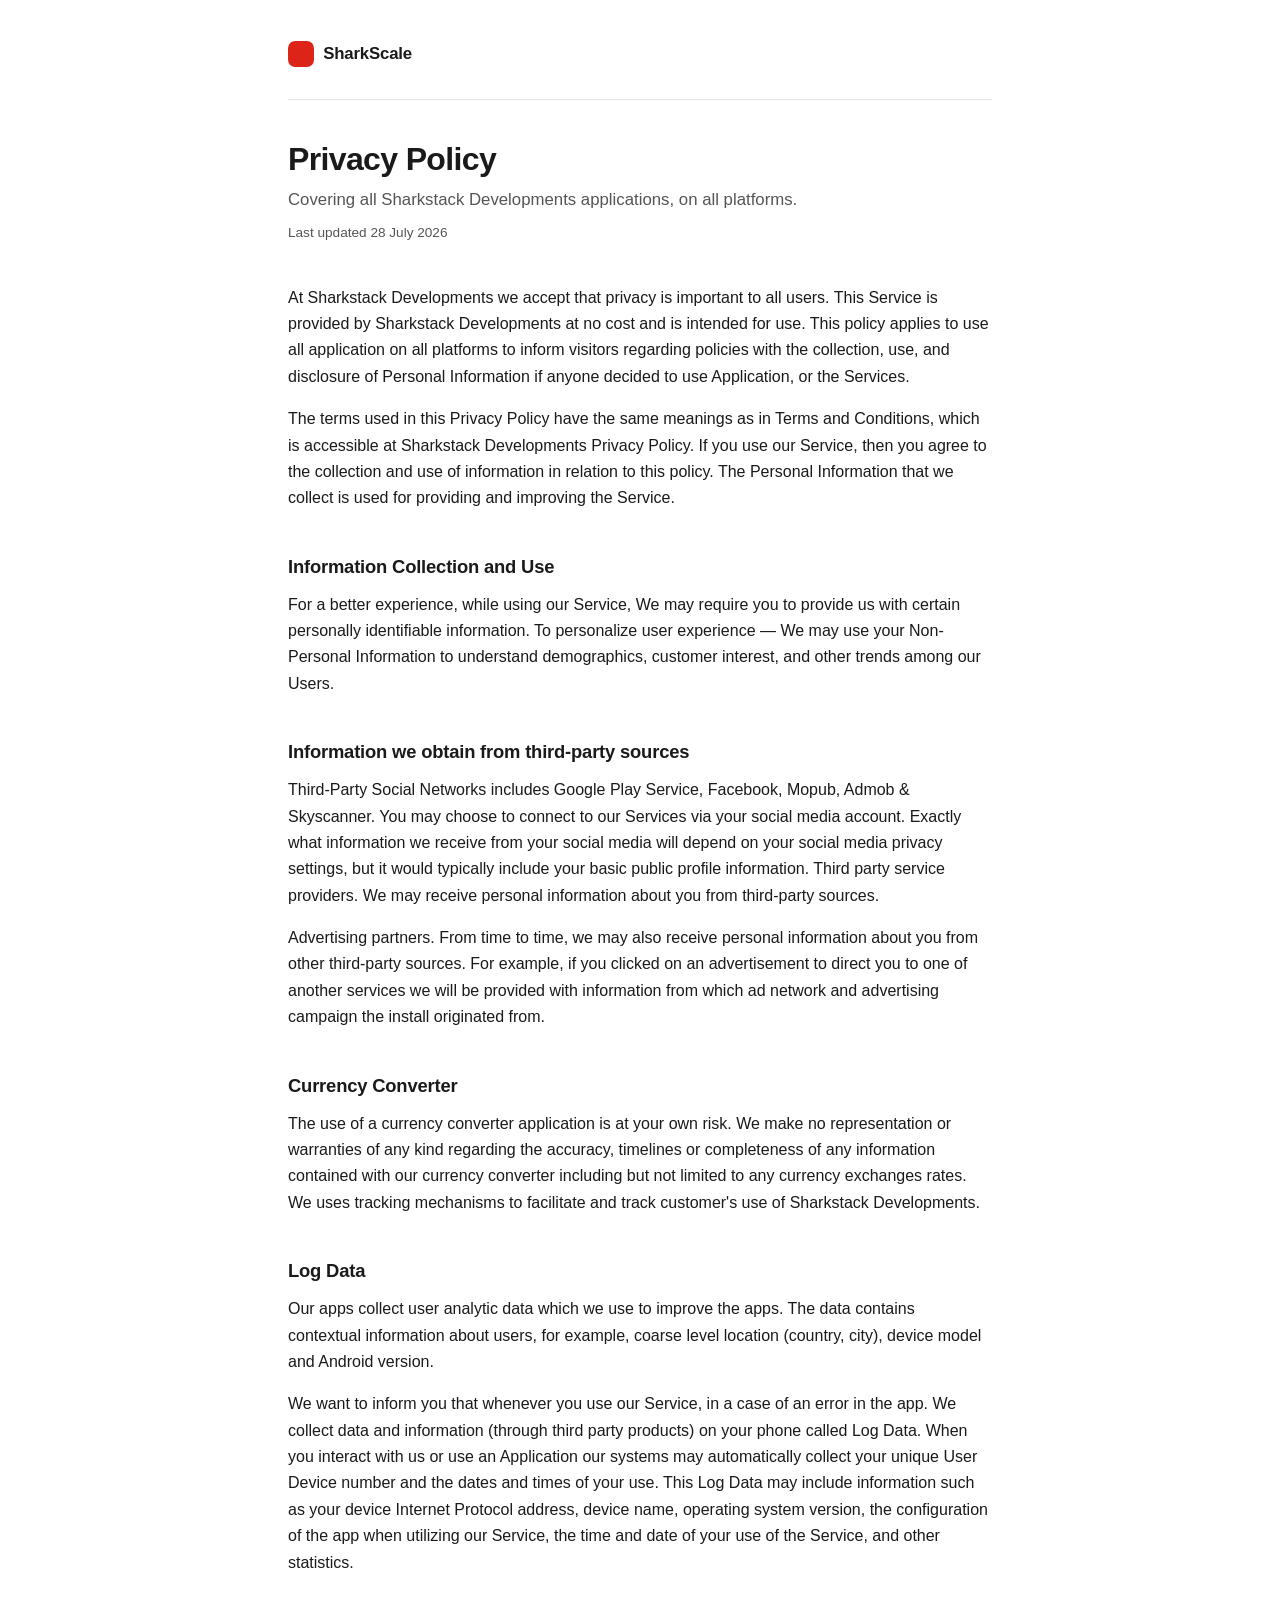
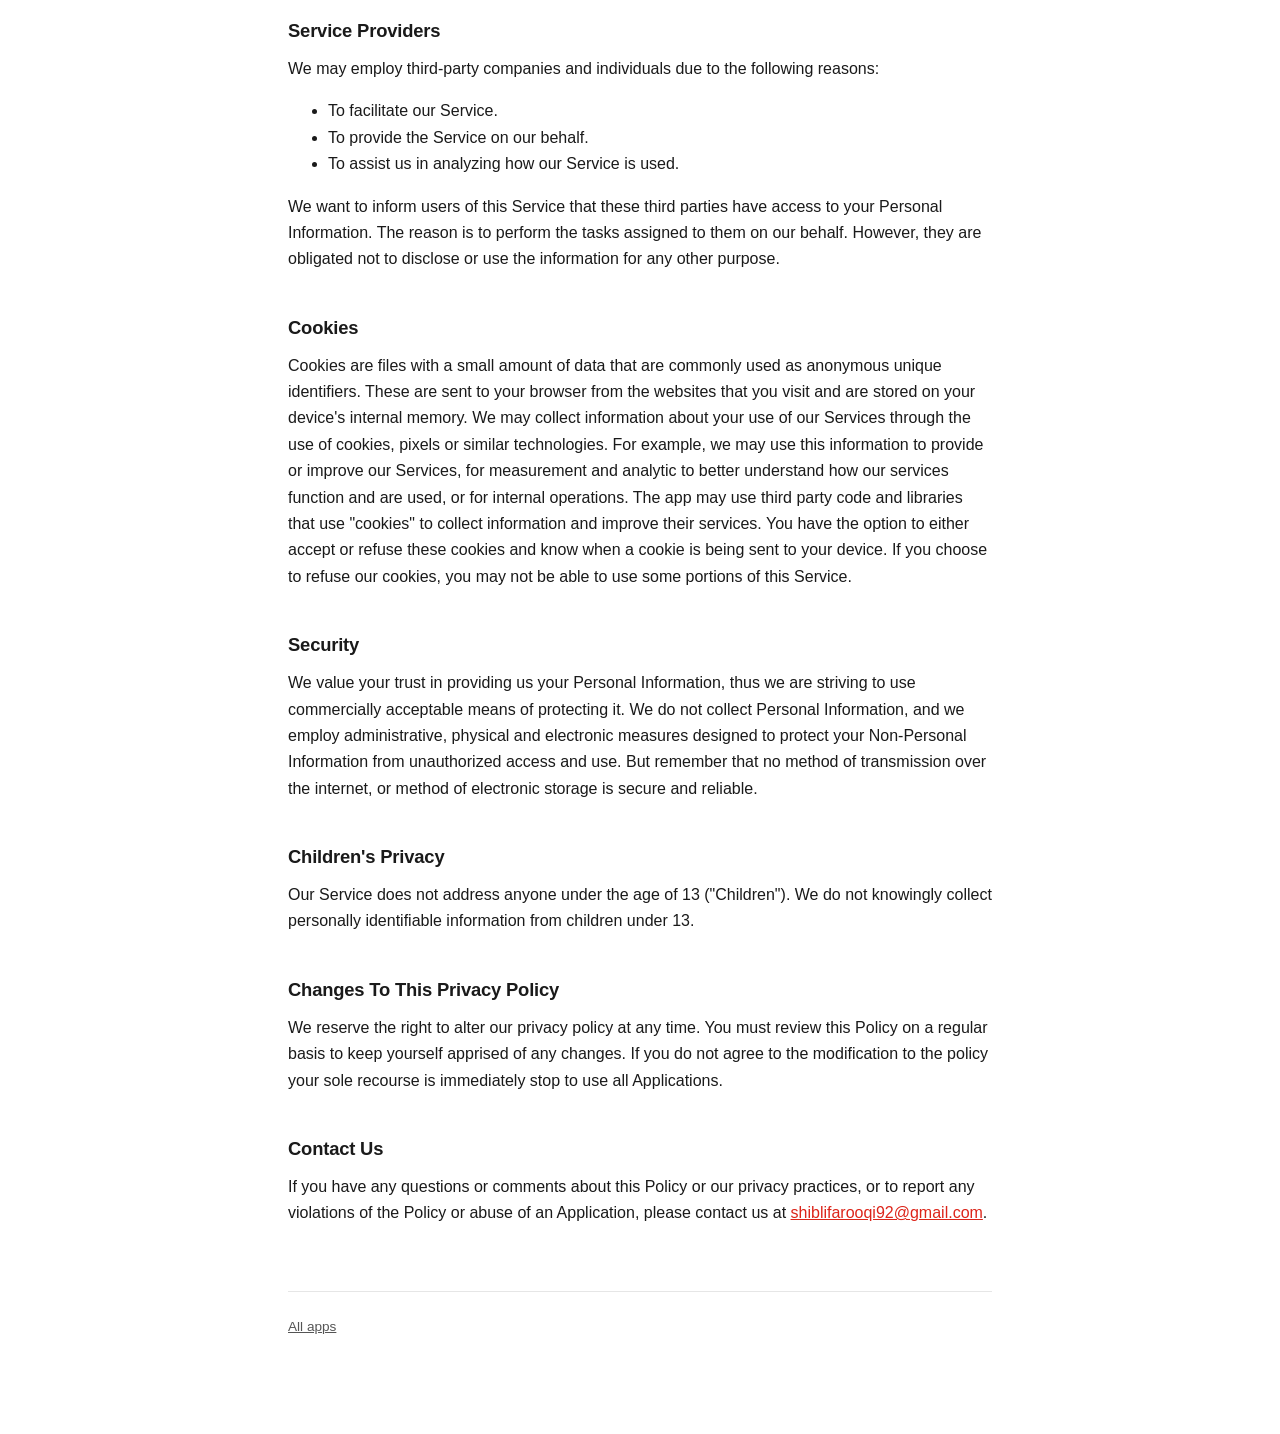
==== privacy/index.html @ 3f6c2e18 "Use the reviewed policy and subscription terms Replaces the placeholder wording drawn from the app's" ====
<!doctype html>
<html lang="en">
  <head>
    <meta charset="utf-8" />
    <meta name="viewport" content="width=device-width, initial-scale=1" />
    <title>Privacy Policy — Sharkstack Developments</title>
    <meta
      name="description"
      content="Privacy policy covering all Sharkstack Developments applications."
    />
    <link rel="stylesheet" href="/styles.css" />
  </head>
  <body>
    <div class="wrap">
      <header class="site">
        <a class="brand" href="/"><span class="mark"></span> SharkScale</a>
      </header>

      <h1>Privacy Policy</h1>
      <p class="lead">
        Covering all Sharkstack Developments applications, on all platforms.
      </p>
      <p class="updated">Last updated 28 July 2026</p>

      <p>
        At Sharkstack Developments we accept that privacy is important to all
        users. This Service is provided by Sharkstack Developments at no cost
        and is intended for use. This policy applies to use all application on
        all platforms to inform visitors regarding policies with the collection,
        use, and disclosure of Personal Information if anyone decided to use
        Application, or the Services.
      </p>
      <p>
        The terms used in this Privacy Policy have the same meanings as in Terms
        and Conditions, which is accessible at Sharkstack Developments Privacy
        Policy. If you use our Service, then you agree to the collection and use
        of information in relation to this policy. The Personal Information that
        we collect is used for providing and improving the Service.
      </p>

      <h2>Information Collection and Use</h2>
      <p>
        For a better experience, while using our Service, We may require you to
        provide us with certain personally identifiable information. To
        personalize user experience — We may use your Non-Personal Information
        to understand demographics, customer interest, and other trends among
        our Users.
      </p>

      <h2>Information we obtain from third-party sources</h2>
      <p>
        Third-Party Social Networks includes Google Play Service, Facebook,
        Mopub, Admob &amp; Skyscanner. You may choose to connect to our Services
        via your social media account. Exactly what information we receive from
        your social media will depend on your social media privacy settings, but
        it would typically include your basic public profile information. Third
        party service providers. We may receive personal information about you
        from third-party sources.
      </p>
      <p>
        Advertising partners. From time to time, we may also receive personal
        information about you from other third-party sources. For example, if
        you clicked on an advertisement to direct you to one of another services
        we will be provided with information from which ad network and
        advertising campaign the install originated from.
      </p>

      <h2>Currency Converter</h2>
      <p>
        The use of a currency converter application is at your own risk. We make
        no representation or warranties of any kind regarding the accuracy,
        timelines or completeness of any information contained with our currency
        converter including but not limited to any currency exchanges rates. We
        uses tracking mechanisms to facilitate and track customer's use of
        Sharkstack Developments.
      </p>

      <h2>Log Data</h2>
      <p>
        Our apps collect user analytic data which we use to improve the apps.
        The data contains contextual information about users, for example,
        coarse level location (country, city), device model and Android version.
      </p>
      <p>
        We want to inform you that whenever you use our Service, in a case of an
        error in the app. We collect data and information (through third party
        products) on your phone called Log Data. When you interact with us or
        use an Application our systems may automatically collect your unique
        User Device number and the dates and times of your use. This Log Data
        may include information such as your device Internet Protocol address,
        device name, operating system version, the configuration of the app when
        utilizing our Service, the time and date of your use of the Service, and
        other statistics.
      </p>

      <h2>Service Providers</h2>
      <p>
        We may employ third-party companies and individuals due to the following
        reasons:
      </p>
      <ul>
        <li>To facilitate our Service.</li>
        <li>To provide the Service on our behalf.</li>
        <li>To assist us in analyzing how our Service is used.</li>
      </ul>
      <p>
        We want to inform users of this Service that these third parties have
        access to your Personal Information. The reason is to perform the tasks
        assigned to them on our behalf. However, they are obligated not to
        disclose or use the information for any other purpose.
      </p>

      <h2>Cookies</h2>
      <p>
        Cookies are files with a small amount of data that are commonly used as
        anonymous unique identifiers. These are sent to your browser from the
        websites that you visit and are stored on your device's internal memory.
        We may collect information about your use of our Services through the
        use of cookies, pixels or similar technologies. For example, we may use
        this information to provide or improve our Services, for measurement and
        analytic to better understand how our services function and are used, or
        for internal operations. The app may use third party code and libraries
        that use "cookies" to collect information and improve their services.
        You have the option to either accept or refuse these cookies and know
        when a cookie is being sent to your device. If you choose to refuse our
        cookies, you may not be able to use some portions of this Service.
      </p>

      <h2>Security</h2>
      <p>
        We value your trust in providing us your Personal Information, thus we
        are striving to use commercially acceptable means of protecting it. We
        do not collect Personal Information, and we employ administrative,
        physical and electronic measures designed to protect your Non-Personal
        Information from unauthorized access and use. But remember that no
        method of transmission over the internet, or method of electronic
        storage is secure and reliable.
      </p>

      <h2>Children's Privacy</h2>
      <p>
        Our Service does not address anyone under the age of 13 ("Children"). We
        do not knowingly collect personally identifiable information from
        children under 13.
      </p>

      <h2>Changes To This Privacy Policy</h2>
      <p>
        We reserve the right to alter our privacy policy at any time. You must
        review this Policy on a regular basis to keep yourself apprised of any
        changes. If you do not agree to the modification to the policy your sole
        recourse is immediately stop to use all Applications.
      </p>

      <h2>Contact Us</h2>
      <p>
        If you have any questions or comments about this Policy or our privacy
        practices, or to report any violations of the Policy or abuse of an
        Application, please contact us at
        <a href="mailto:shiblifarooqi92@gmail.com">shiblifarooqi92@gmail.com</a>.
      </p>

      <footer class="site">
        <p><a href="/">All apps</a></p>
      </footer>
    </div>
  </body>
</html>
---- styles.css ----
/*
 * Shared styles for every page on sharkscale.online.
 *
 * One stylesheet, no build step: these are legal documents that change a few
 * times a year, and anything with a compile step would be one more thing to
 * remember how to run when a policy needs a correction.
 */

:root {
  --brand: #dc2419;
  --ink: #1a1a1a;
  --ink-soft: #555;
  --line: #e6e6e6;
  --page: #ffffff;
  --panel: #fafafa;
  --measure: 44rem;
}

@media (prefers-color-scheme: dark) {
  :root {
    --ink: #ececec;
    --ink-soft: #a8a8a8;
    --line: #2c2c2c;
    --page: #141414;
    --panel: #1c1c1c;
  }
}

* {
  box-sizing: border-box;
}

body {
  margin: 0;
  padding: 0 1.25rem 5rem;
  background: var(--page);
  color: var(--ink);
  font: 16px/1.65 -apple-system, BlinkMacSystemFont, 'Segoe UI', Roboto,
    'Helvetica Neue', Arial, sans-serif;
  -webkit-text-size-adjust: 100%;
}

.wrap {
  max-width: var(--measure);
  margin: 0 auto;
}

header.site {
  padding: 2.5rem 0 1.5rem;
  border-bottom: 1px solid var(--line);
  margin-bottom: 2.5rem;
}

.brand {
  display: inline-flex;
  align-items: center;
  gap: 0.6rem;
  font-weight: 700;
  font-size: 1.05rem;
  color: var(--ink);
  text-decoration: none;
  letter-spacing: -0.01em;
}

.brand .mark {
  width: 1.6rem;
  height: 1.6rem;
  border-radius: 0.45rem;
  background: var(--brand);
  display: inline-block;
}

h1 {
  font-size: 2rem;
  line-height: 1.2;
  letter-spacing: -0.02em;
  margin: 0 0 0.5rem;
}

h2 {
  font-size: 1.15rem;
  letter-spacing: -0.01em;
  margin: 2.5rem 0 0.6rem;
}

p {
  margin: 0 0 1rem;
}

.lead {
  color: var(--ink-soft);
  font-size: 1.05rem;
  margin-bottom: 0.5rem;
}

.updated {
  color: var(--ink-soft);
  font-size: 0.85rem;
  margin: 0 0 2.5rem;
}

a {
  color: var(--brand);
}

/* Card list, used by the landing page to index each app's documents. */
.apps {
  list-style: none;
  padding: 0;
  margin: 0;
  display: grid;
  gap: 1rem;
}

.app {
  border: 1px solid var(--line);
  border-radius: 0.9rem;
  padding: 1.25rem 1.4rem;
  background: var(--panel);
}

.app h2 {
  margin: 0 0 0.15rem;
  font-size: 1.05rem;
}

.app p {
  margin: 0 0 0.9rem;
  color: var(--ink-soft);
  font-size: 0.92rem;
}

.app a {
  font-size: 0.92rem;
  margin-right: 1.1rem;
  font-weight: 600;
}

footer.site {
  margin-top: 4rem;
  padding-top: 1.5rem;
  border-top: 1px solid var(--line);
  color: var(--ink-soft);
  font-size: 0.85rem;
}

footer.site a {
  color: var(--ink-soft);
}
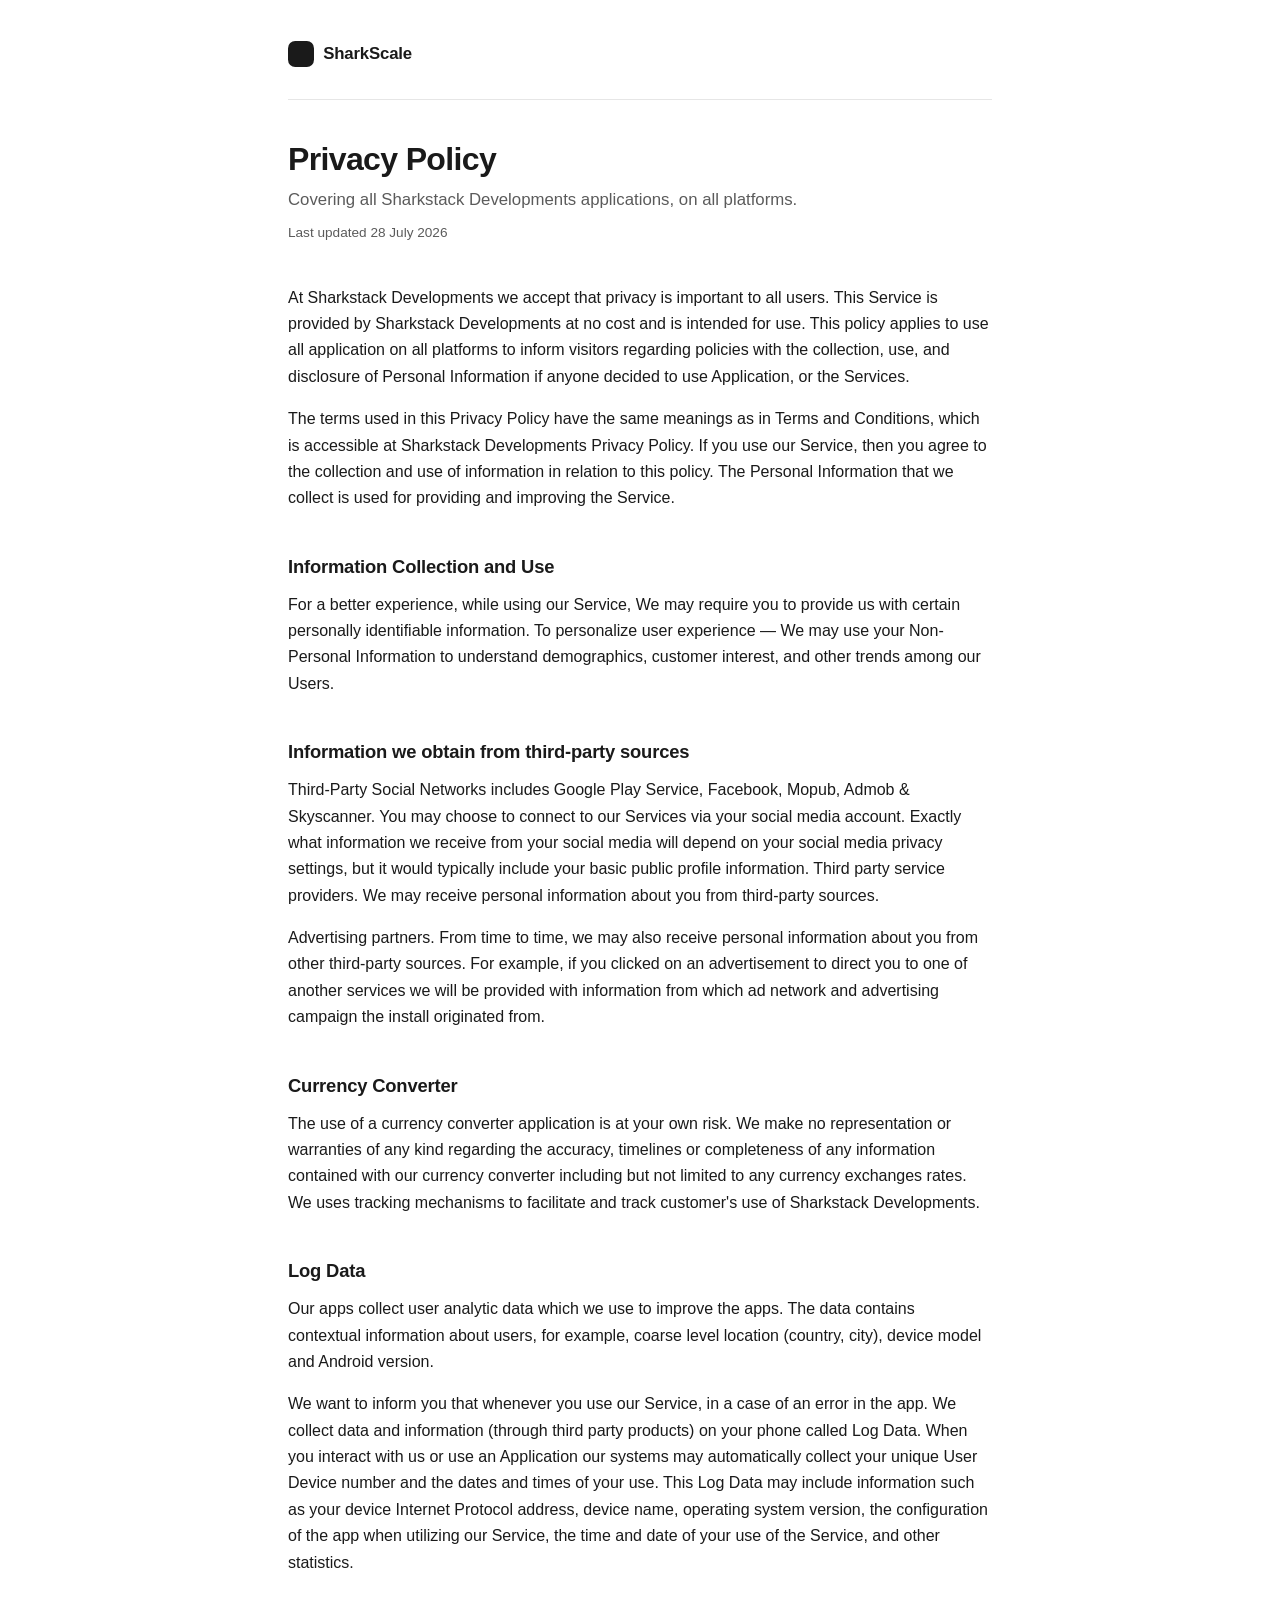
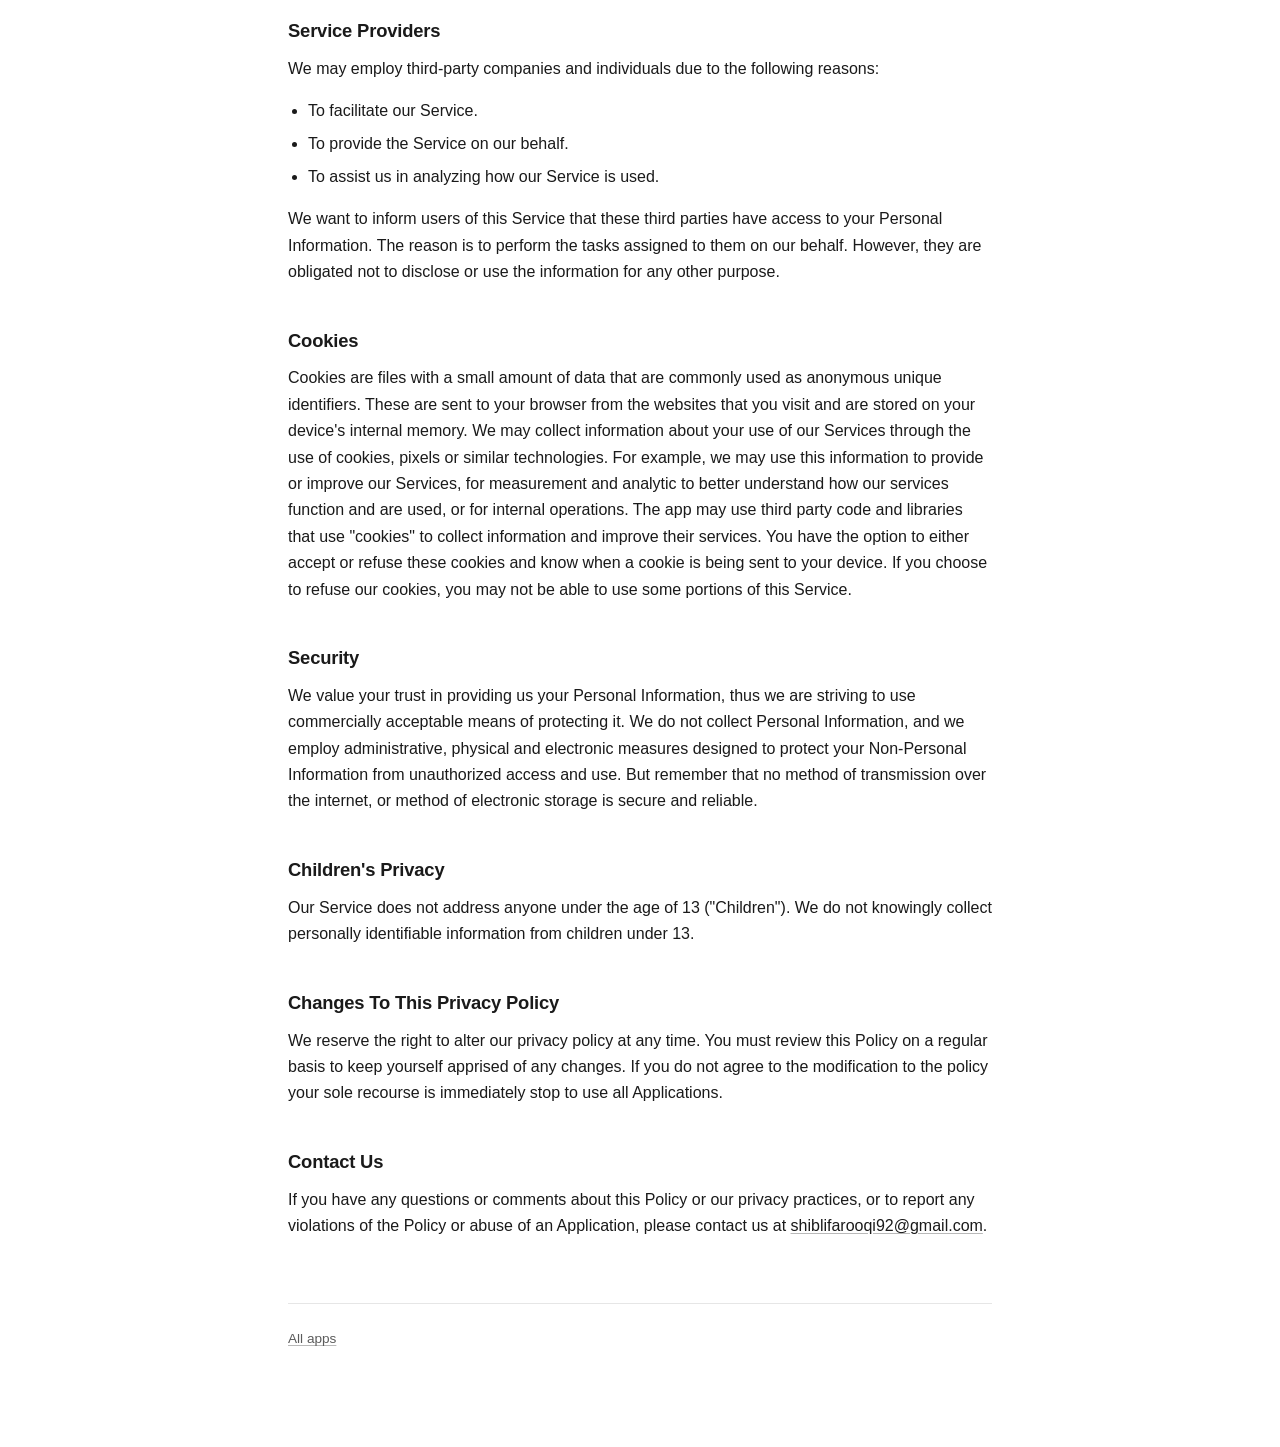
==== commit 27899c58: "Render light for every reader, and drop the red accent Dark mode followed the reader's system prefer" ====
--- a/privacy/index.html
+++ b/privacy/index.html
@@ -3,6 +3,7 @@
   <head>
     <meta charset="utf-8" />
     <meta name="viewport" content="width=device-width, initial-scale=1" />
+    <meta name="color-scheme" content="light" />
     <title>Privacy Policy — Sharkstack Developments</title>
     <meta
       name="description"
--- a/styles.css
+++ b/styles.css
@@ -1,29 +1,23 @@
 /*
- * Shared styles for every page on sharkscale.online.
+ * Shared styles for every page on legal.sharkscale.online.
  *
  * One stylesheet, no build step: these are legal documents that change a few
  * times a year, and anything with a compile step would be one more thing to
  * remember how to run when a policy needs a correction.
+ *
+ * Light only, and deliberately: a legal page is read once, usually because a
+ * store listing sent someone here, and it should look the same for everyone
+ * who arrives. Following the reader's dark-mode preference gained nothing and
+ * made the page a different document depending on who opened it.
  */
 
 :root {
-  --brand: #dc2419;
   --ink: #1a1a1a;
-  --ink-soft: #555;
+  --ink-soft: #5b5b5b;
   --line: #e6e6e6;
   --page: #ffffff;
   --panel: #fafafa;
   --measure: 44rem;
-}
-
-@media (prefers-color-scheme: dark) {
-  :root {
-    --ink: #ececec;
-    --ink-soft: #a8a8a8;
-    --line: #2c2c2c;
-    --page: #141414;
-    --panel: #1c1c1c;
-  }
 }
 
 * {
@@ -66,7 +60,7 @@
   width: 1.6rem;
   height: 1.6rem;
   border-radius: 0.45rem;
-  background: var(--brand);
+  background: var(--ink);
   display: inline-block;
 }
 
@@ -87,6 +81,15 @@
   margin: 0 0 1rem;
 }
 
+ul {
+  margin: 0 0 1rem;
+  padding-left: 1.25rem;
+}
+
+li {
+  margin-bottom: 0.4rem;
+}
+
 .lead {
   color: var(--ink-soft);
   font-size: 1.05rem;
@@ -99,8 +102,16 @@
   margin: 0 0 2.5rem;
 }
 
+/* Links carry the same ink as the text and lean on the underline, so a
+   paragraph of policy reads as prose rather than a row of coloured pills. */
 a {
-  color: var(--brand);
+  color: var(--ink);
+  text-decoration-color: #b9b9b9;
+  text-underline-offset: 0.15em;
+}
+
+a:hover {
+  text-decoration-color: var(--ink);
 }
 
 /* Card list, used by the landing page to index each app's documents. */
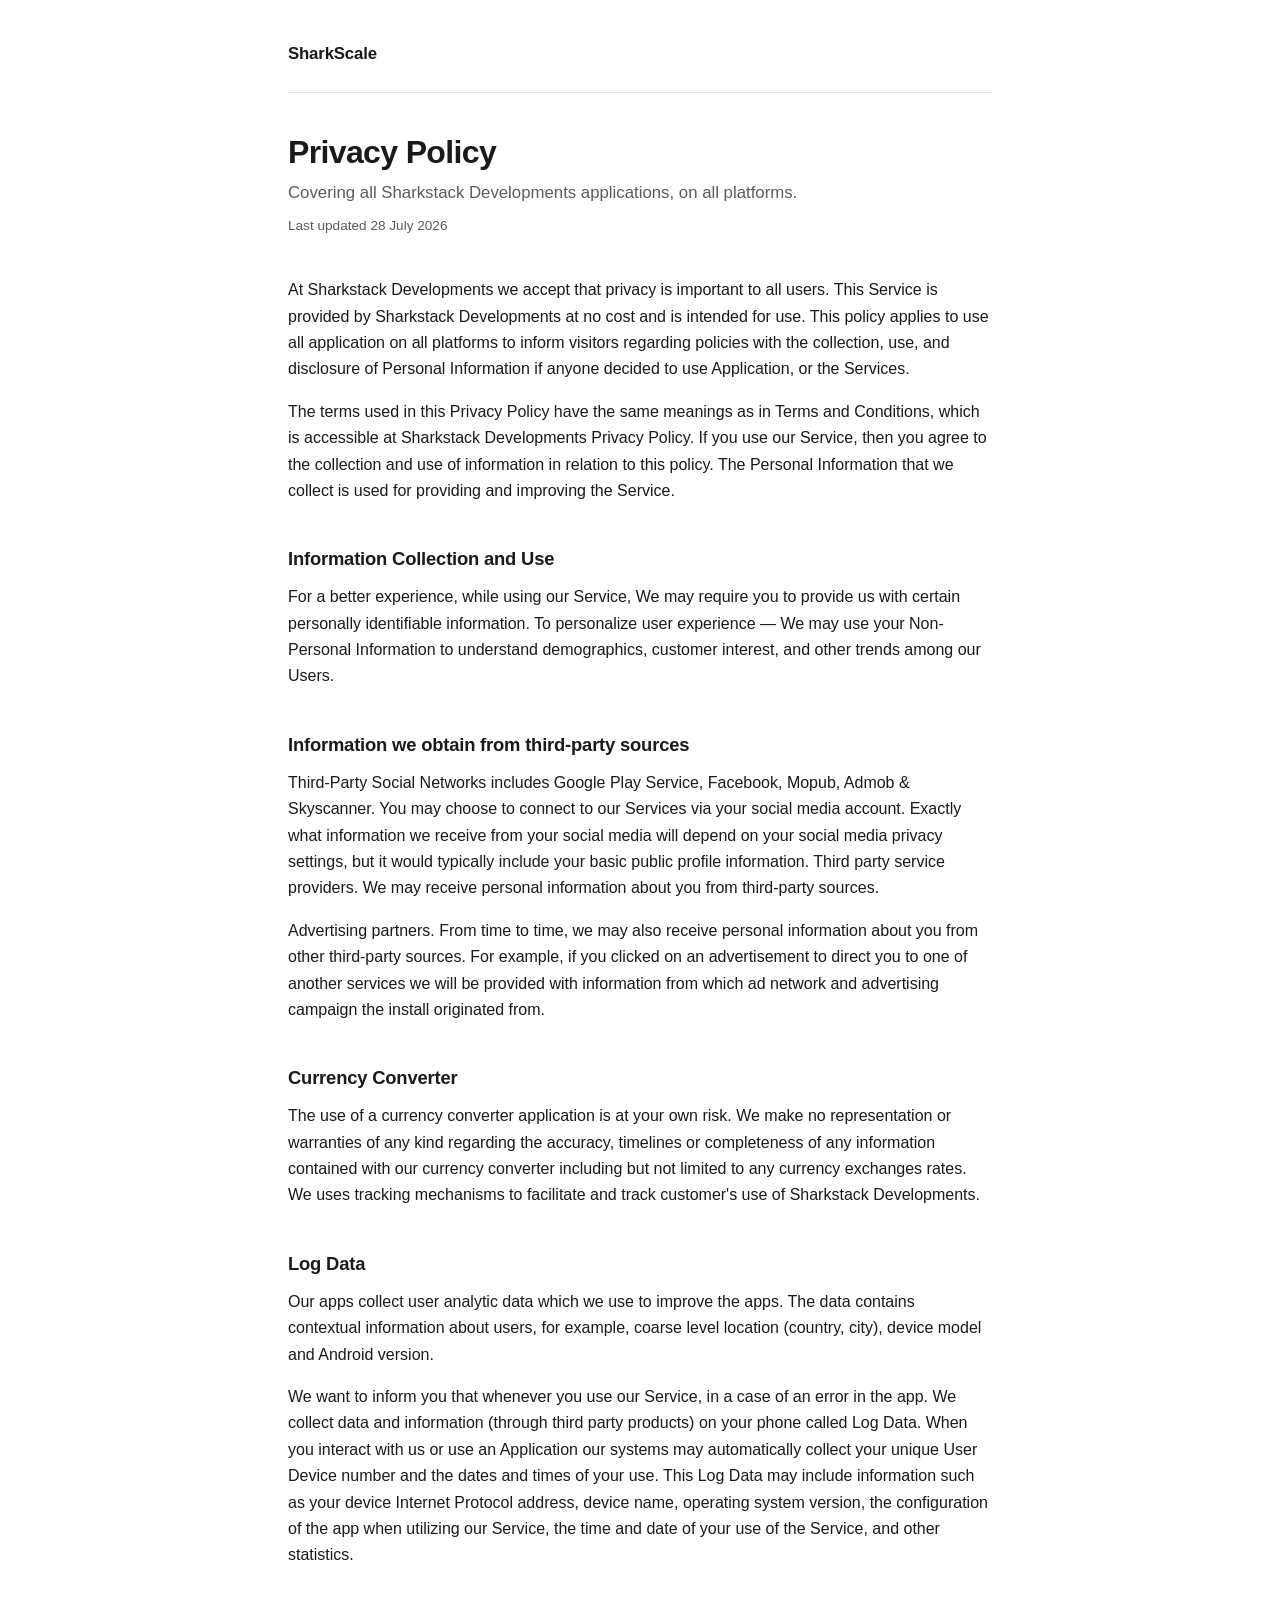
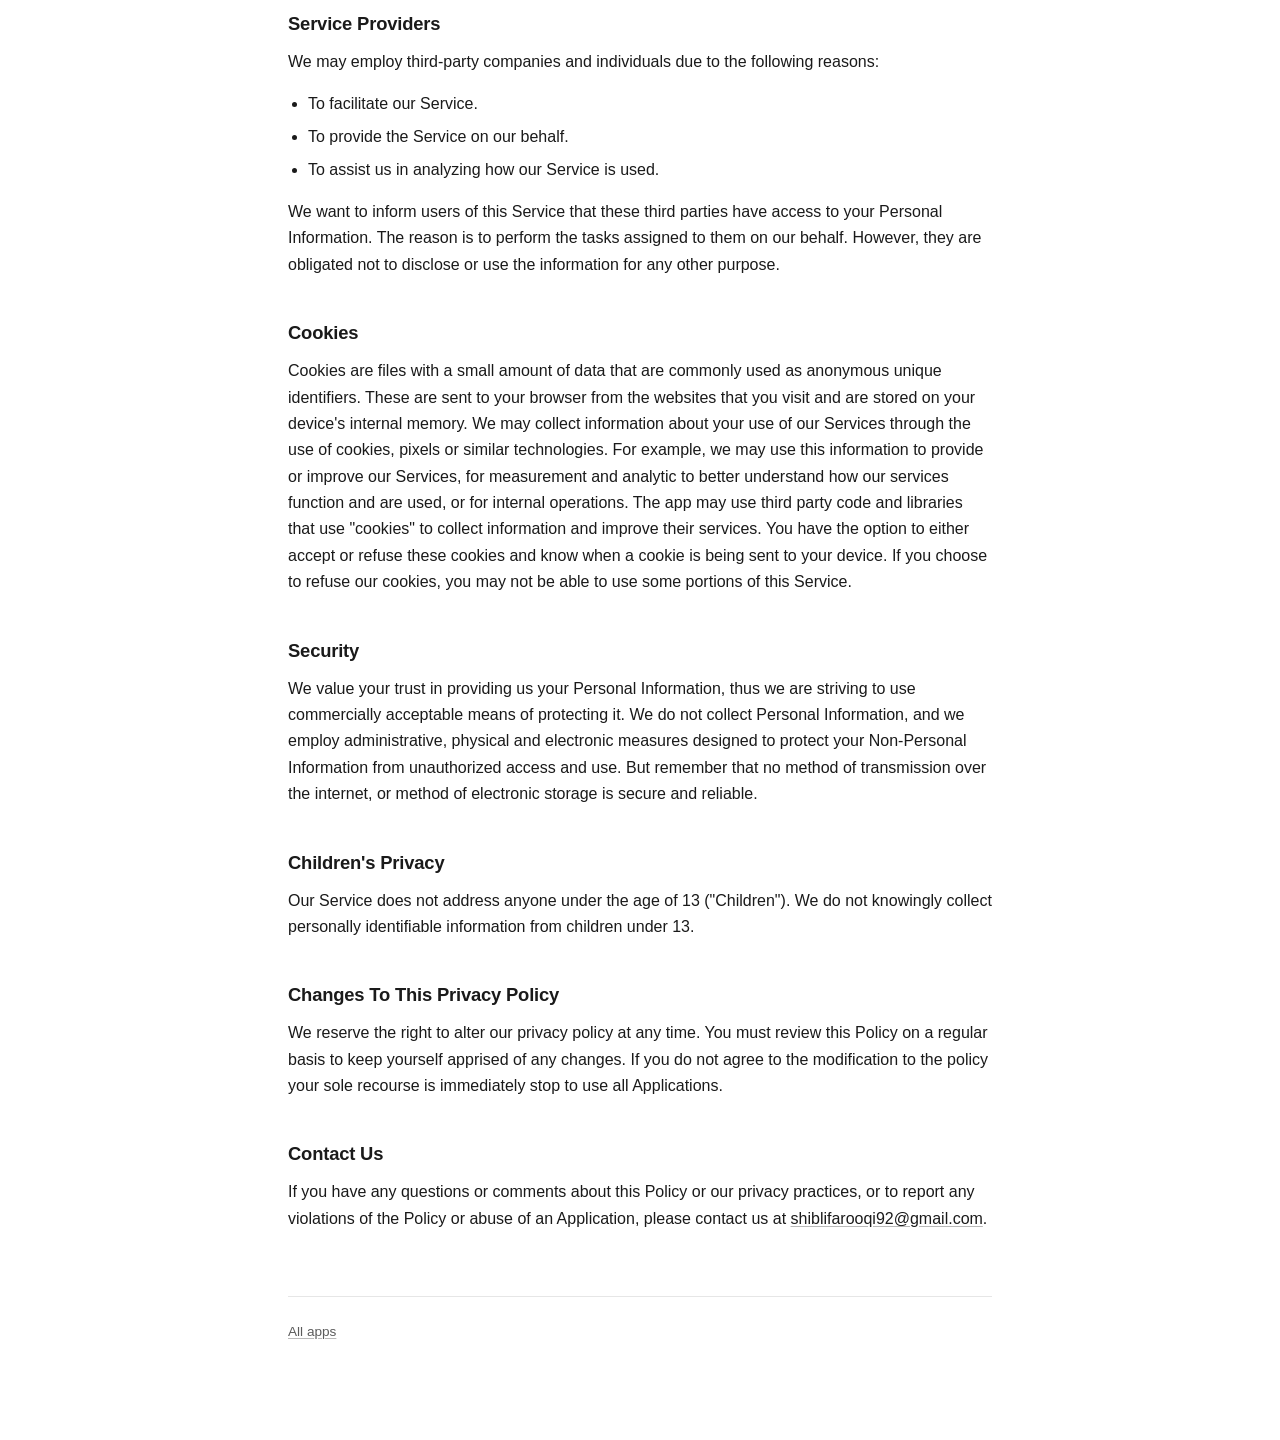
==== commit 3d579a62: "Drop the placeholder brand mark A plain dark square is not a logo, and an empty shape beside the nam" ====
--- a/privacy/index.html
+++ b/privacy/index.html
@@ -14,7 +14,7 @@
   <body>
     <div class="wrap">
       <header class="site">
-        <a class="brand" href="/"><span class="mark"></span> SharkScale</a>
+        <a class="brand" href="/">SharkScale</a>
       </header>
 
       <h1>Privacy Policy</h1>
--- a/styles.css
+++ b/styles.css
@@ -56,13 +56,6 @@
   letter-spacing: -0.01em;
 }
 
-.brand .mark {
-  width: 1.6rem;
-  height: 1.6rem;
-  border-radius: 0.45rem;
-  background: var(--ink);
-  display: inline-block;
-}
 
 h1 {
   font-size: 2rem;
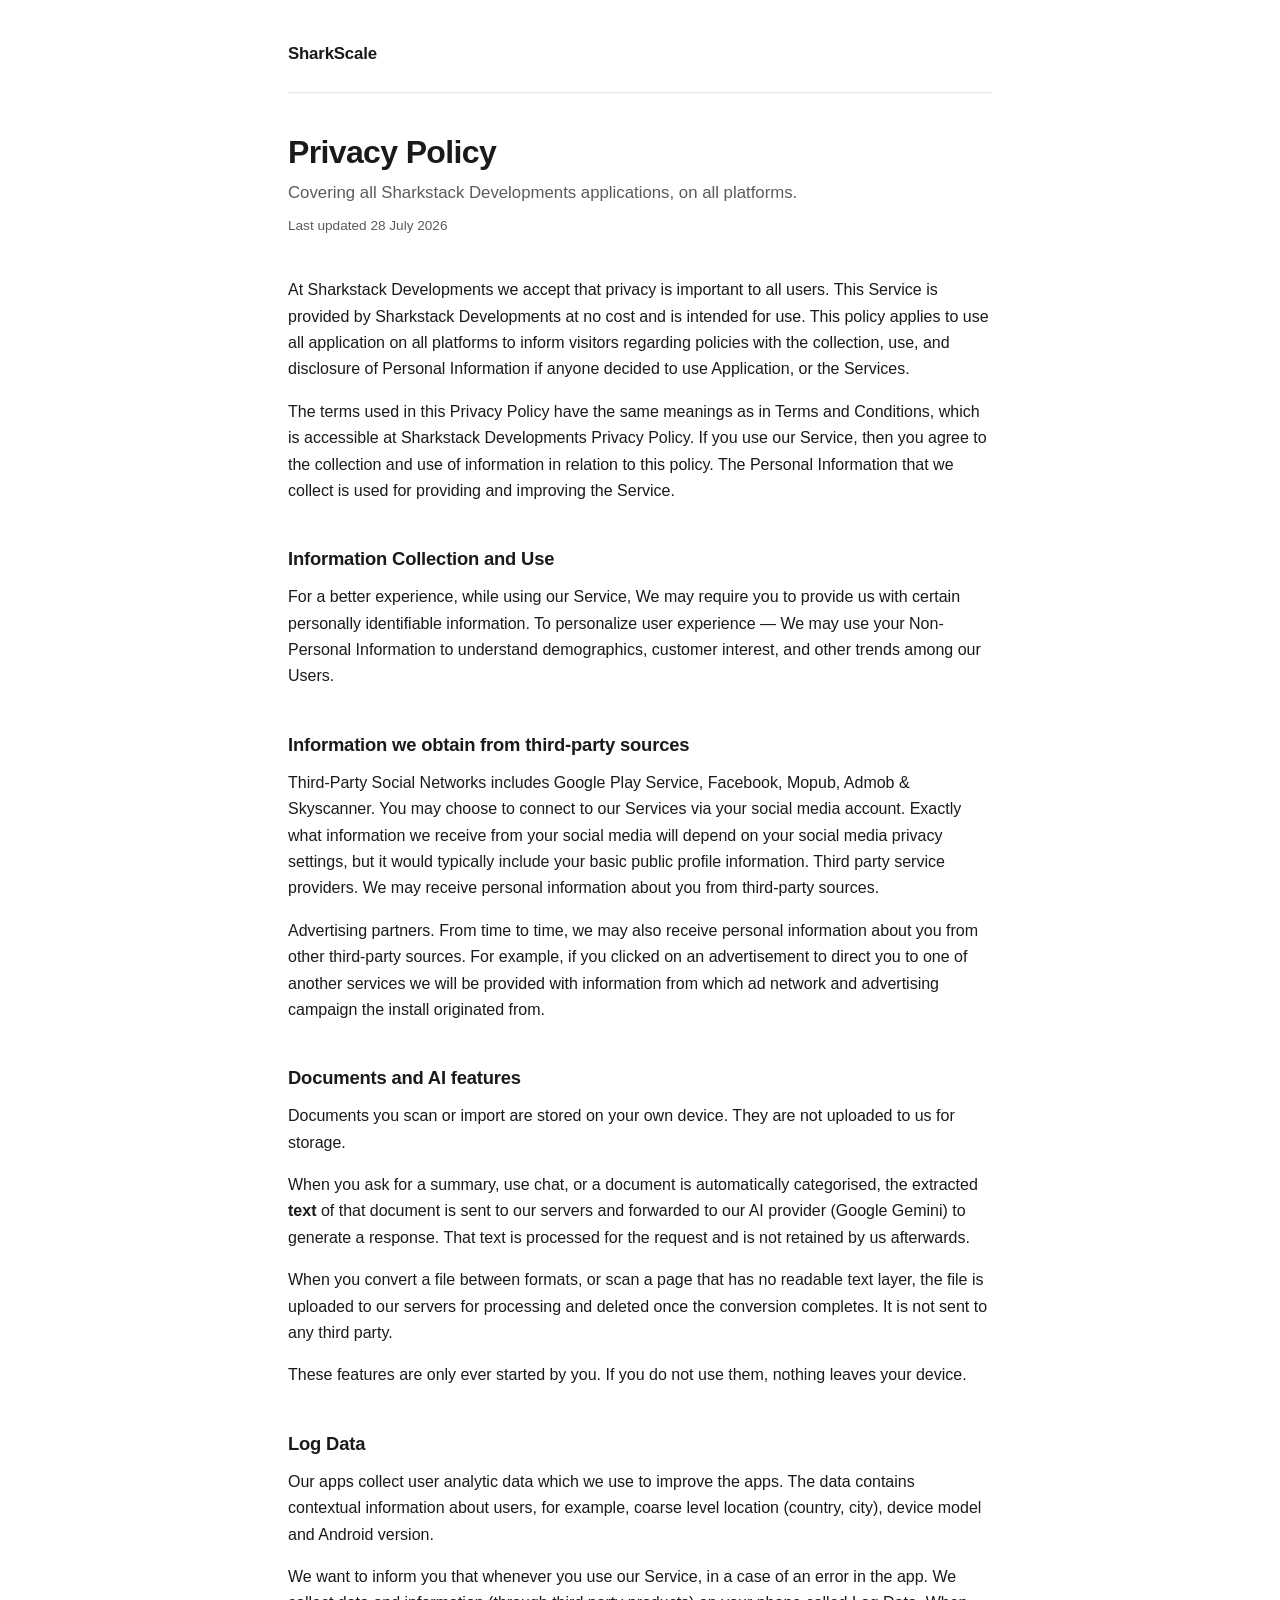
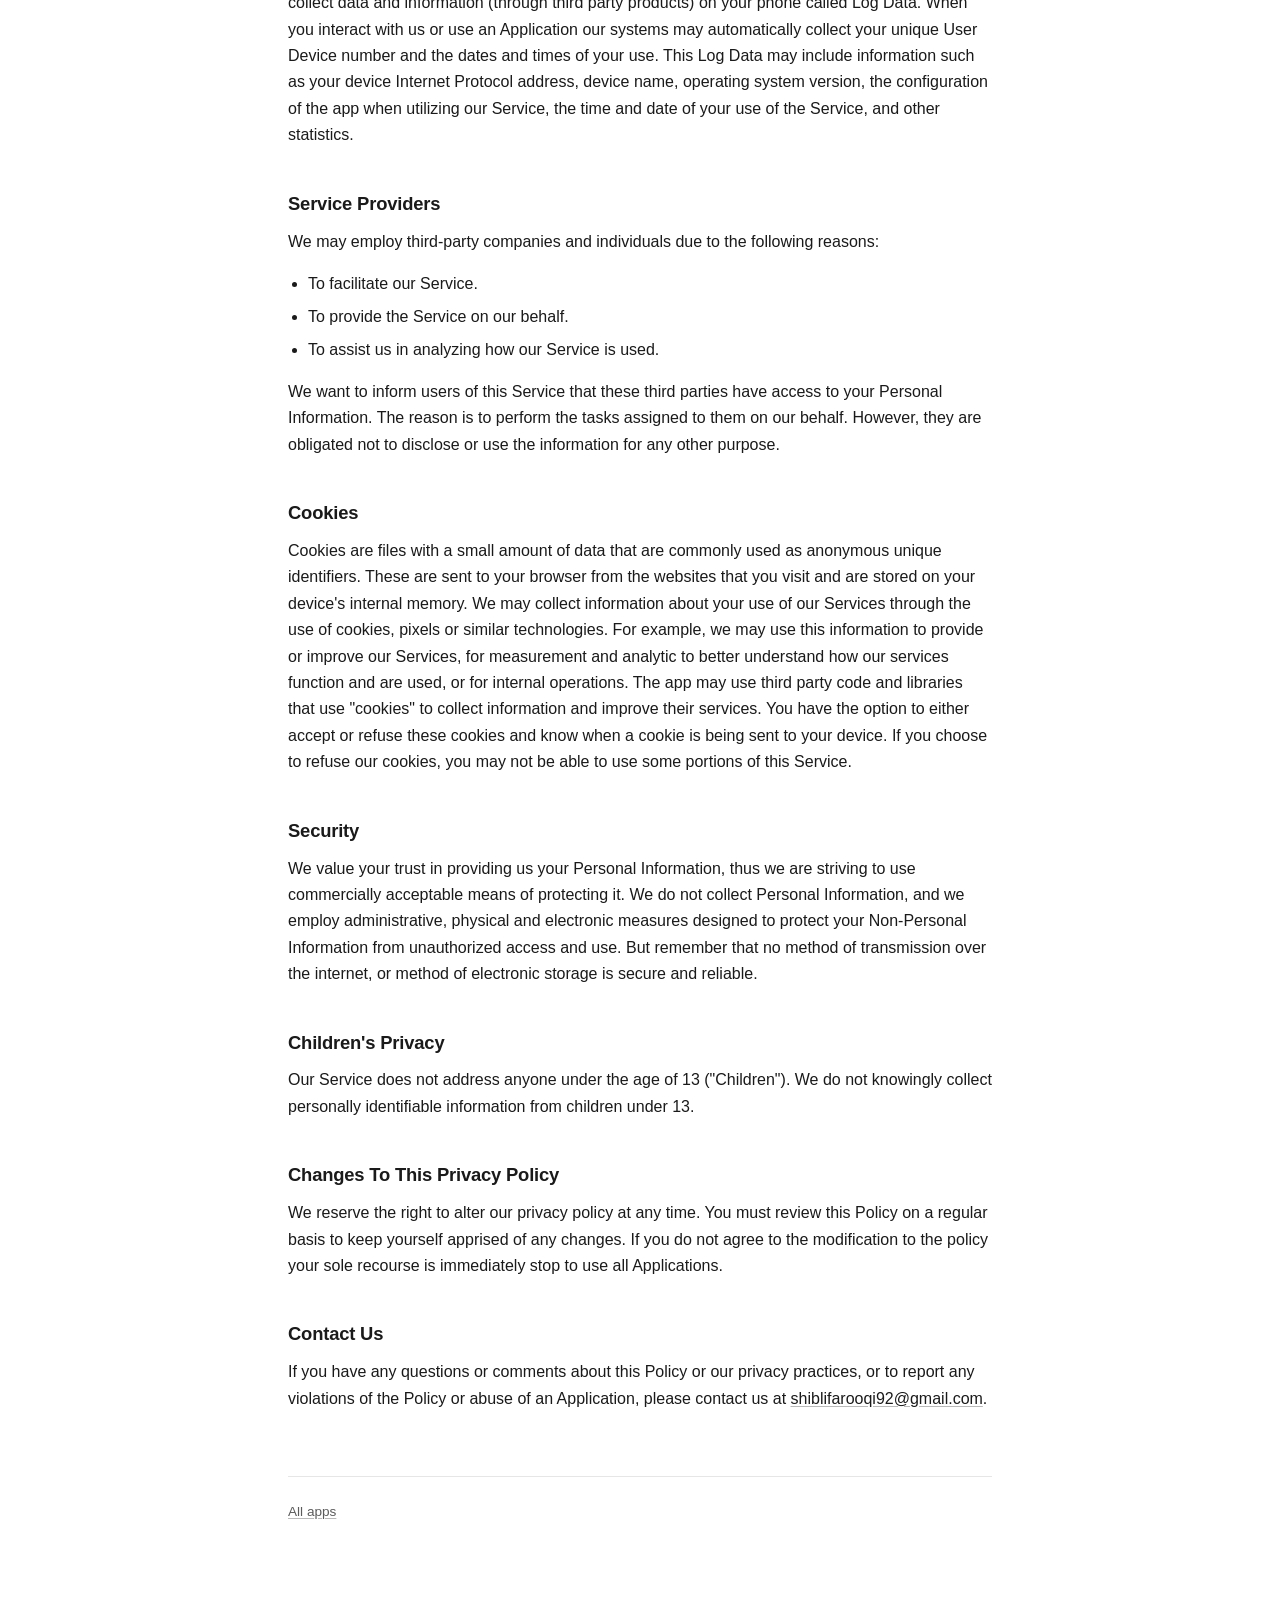
==== commit 7fa2ee12: "Disclose the AI text flow, drop the Currency Converter clause The policy described analytics, cookie" ====
--- a/privacy/index.html
+++ b/privacy/index.html
@@ -66,14 +66,27 @@
         advertising campaign the install originated from.
       </p>
 
-      <h2>Currency Converter</h2>
+      <h2>Documents and AI features</h2>
       <p>
-        The use of a currency converter application is at your own risk. We make
-        no representation or warranties of any kind regarding the accuracy,
-        timelines or completeness of any information contained with our currency
-        converter including but not limited to any currency exchanges rates. We
-        uses tracking mechanisms to facilitate and track customer's use of
-        Sharkstack Developments.
+        Documents you scan or import are stored on your own device. They are not
+        uploaded to us for storage.
+      </p>
+      <p>
+        When you ask for a summary, use chat, or a document is automatically
+        categorised, the extracted <strong>text</strong> of that document is sent
+        to our servers and forwarded to our AI provider (Google Gemini) to
+        generate a response. That text is processed for the request and is not
+        retained by us afterwards.
+      </p>
+      <p>
+        When you convert a file between formats, or scan a page that has no
+        readable text layer, the file is uploaded to our servers for processing
+        and deleted once the conversion completes. It is not sent to any third
+        party.
+      </p>
+      <p>
+        These features are only ever started by you. If you do not use them,
+        nothing leaves your device.
       </p>
 
       <h2>Log Data</h2>
